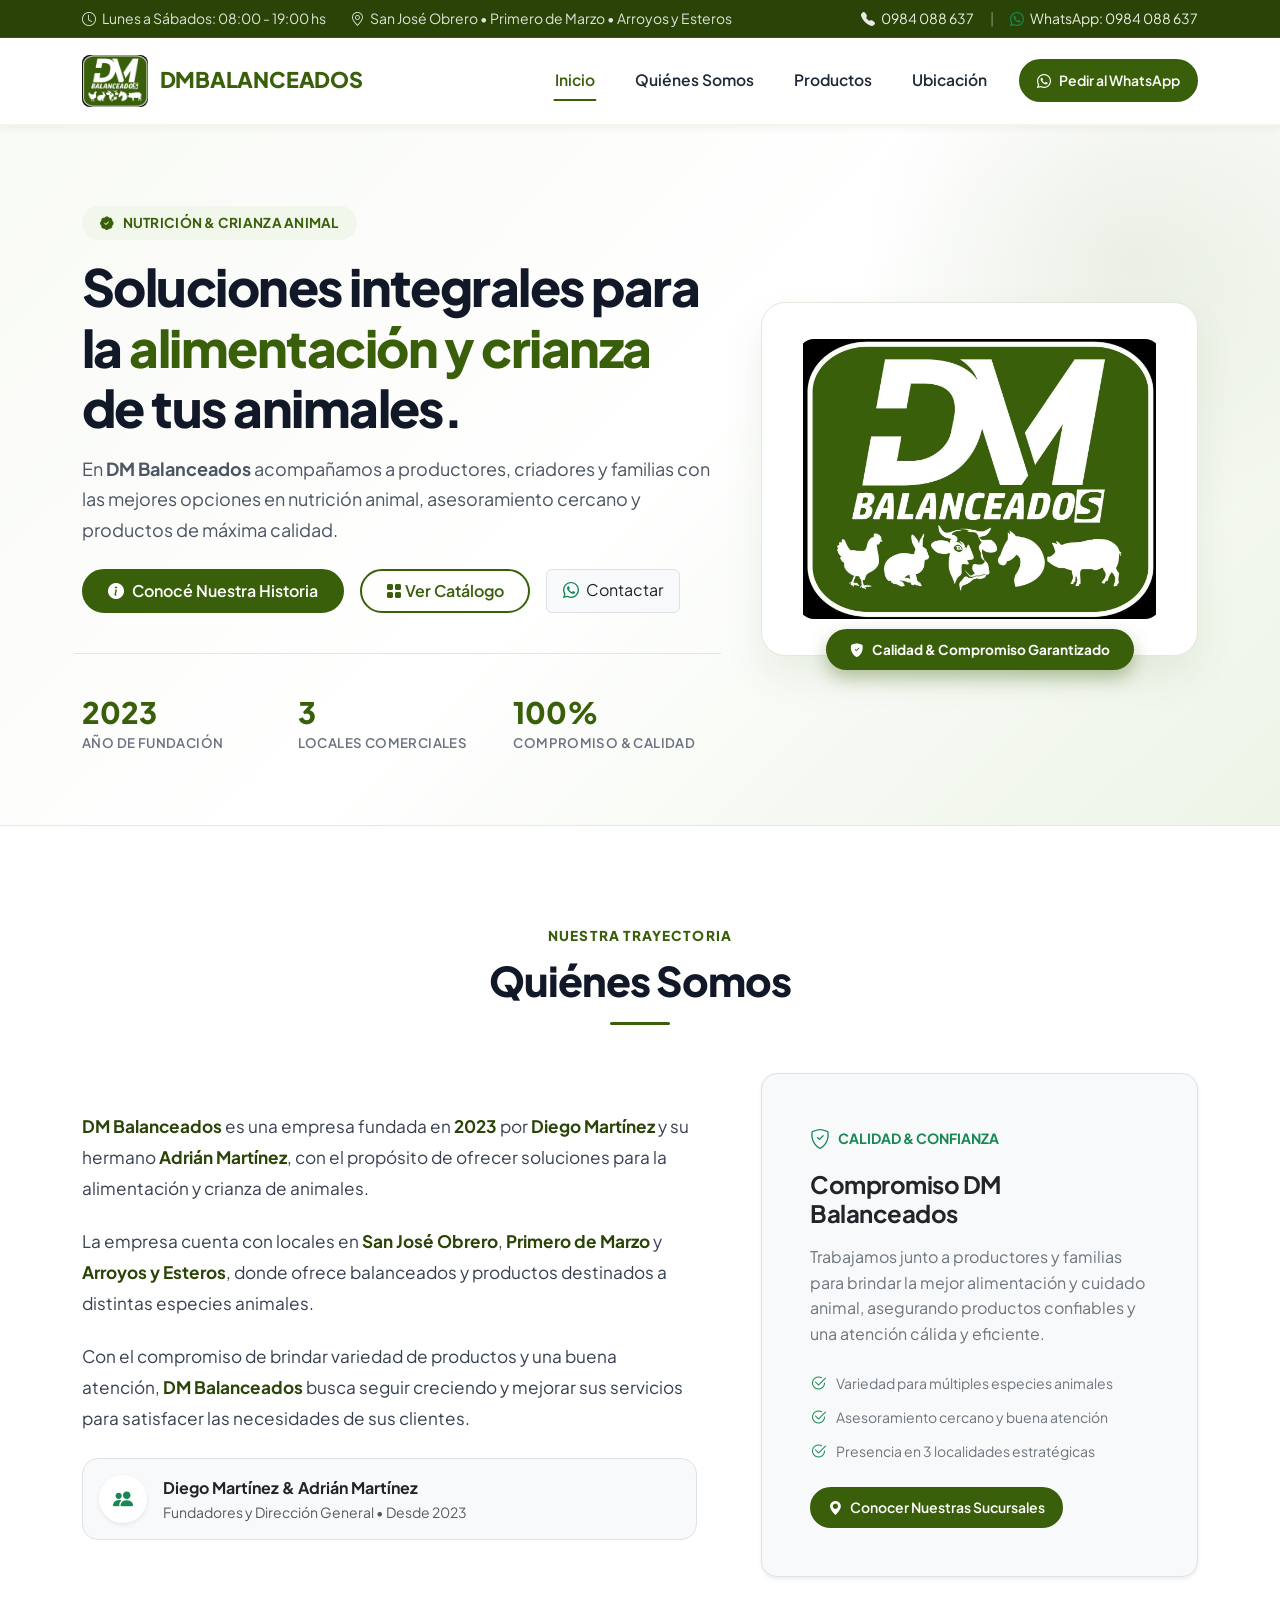
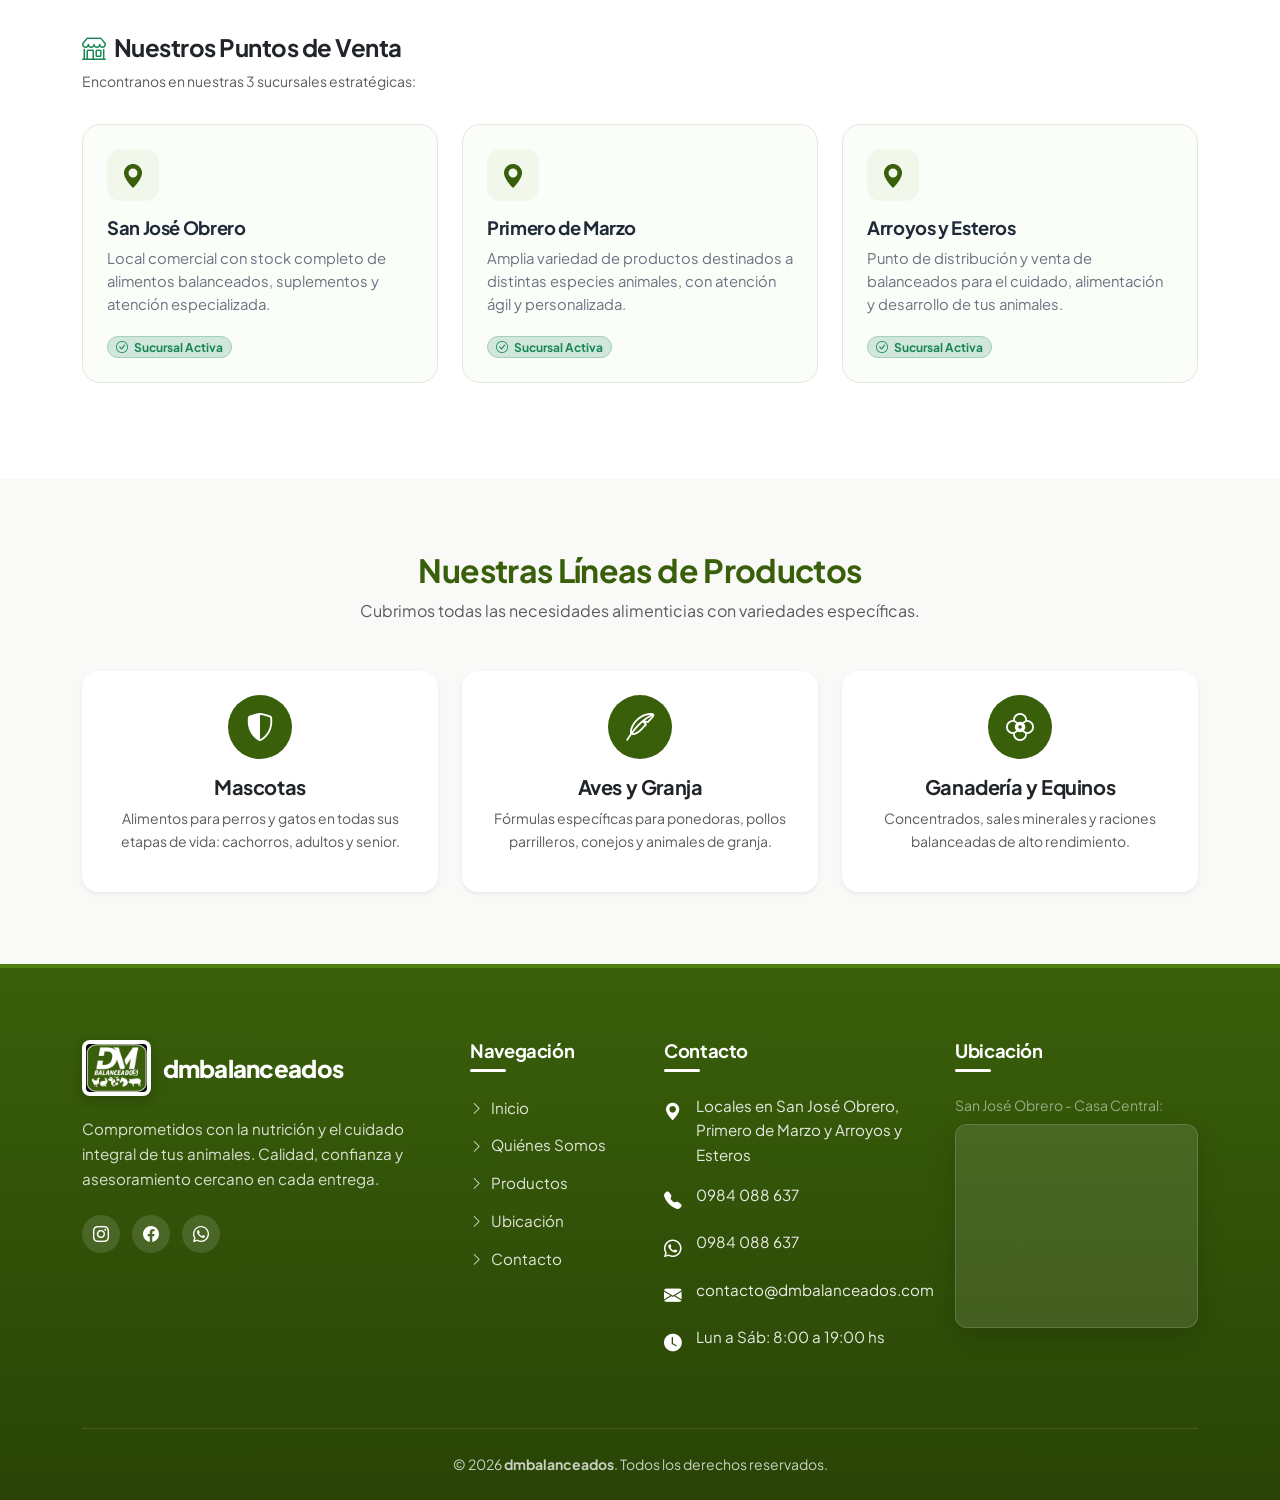
==== index.html @ 75c637d2 "Add files via upload" ====
<!DOCTYPE html>
<html lang="es">
<head>
  <meta charset="UTF-8">
  <meta name="viewport" content="width=device-width, initial-scale=1.0">
  <meta http-equiv="X-UA-Compatible" content="ie=edge">
  
  <title>dmbalanceados | Nutrición y Balance para tus Animales</title>
  <meta name="description" content="dmbalanceados - Especialistas en alimentos balanceados de alta calidad para animales. Nutrición confiable, distribución y asesoramiento.">
  <meta name="keywords" content="dmbalanceados, alimentos balanceados, nutrición animal, forrajes, alimento mascotas, campo">
  <meta name="theme-color" content="#395F0A">

  <!-- ======================================================================
       Favicons y Manifiesto de Aplicación Web (img/)
       ====================================================================== -->
  <link rel="icon" type="image/x-icon" href="img/favicon.ico">
  <link rel="icon" type="image/svg+xml" href="img/favicon.svg">
  <link rel="icon" type="image/png" sizes="96x96" href="img/favicon-96x96.png">
  <link rel="apple-touch-icon" sizes="180x180" href="img/apple-touch-icon.png">
  <link rel="manifest" href="img/site.webmanifest">

  <!-- ======================================================================
       Fuentes de Google Fonts (Plus Jakarta Sans)
       ====================================================================== -->
  <link rel="preconnect" href="https://fonts.googleapis.com">
  <link rel="preconnect" href="https://fonts.gstatic.com" crossorigin>
  <link href="https://fonts.googleapis.com/css2?family=Plus+Jakarta+Sans:wght@400;500;600;700;800&display=swap" rel="stylesheet">

  <!-- ======================================================================
       Framework CSS: Bootstrap 5.3 y Bootstrap Icons
       ====================================================================== -->
  <link href="https://cdn.jsdelivr.net/npm/bootstrap@5.3.3/dist/css/bootstrap.min.css" rel="stylesheet" integrity="sha384-QWTKZyjpPEjISv5WaRU9OFeRpok6YctnYmDr5pNlyT2bRjXh0JMhjY6hW+ALEwIH" crossorigin="anonymous">
  <link rel="stylesheet" href="https://cdn.jsdelivr.net/npm/bootstrap-icons@1.11.3/font/bootstrap-icons.min.css">

  <!-- ======================================================================
       Hojas de Estilos del Proyecto (General y Específica de Index)
       ====================================================================== -->
  <link rel="stylesheet" href="css/general.css">
  <link rel="stylesheet" href="css/index.css">
</head>

<body>

  <!-- ======================================================================
       TOP BAR (Datos de contacto rápido)
       ====================================================================== -->
  <div class="dm-topbar d-none d-md-block">
    <div class="container">
      <div class="d-flex justify-content-between align-items-center">
        <div class="d-flex align-items-center gap-4">
          <span><i class="bi bi-clock me-1"></i> Lunes a Sábados: 08:00 - 19:00 hs</span>
          <span><i class="bi bi-geo-alt me-1"></i> San José Obrero &bull; Primero de Marzo &bull; Arroyos y Esteros</span>
        </div>
        <div class="d-flex align-items-center gap-3">
          <a href="tel:0984088637" class="text-decoration-none"><i class="bi bi-telephone-fill me-1"></i> 0984 088 637</a>
          <span class="opacity-50">|</span>
          <a href="https://wa.me/595984088637" target="_blank" rel="noopener noreferrer" class="text-decoration-none"><i class="bi bi-whatsapp me-1 text-success"></i> WhatsApp: 0984 088 637</a>
        </div>
      </div>
    </div>
  </div>

  <!-- ======================================================================
       HEADER / NAVBAR PRINCIPAL
       ====================================================================== -->
  <header class="sticky-top">
    <nav class="navbar navbar-expand-lg dm-navbar" id="mainNavbar">
      <div class="container">
        <!-- Logo de la marca -->
        <a class="navbar-brand dm-navbar-brand" href="index.html" aria-label="DMBALANCEADOS inicio">
          <img src="img/logodm.jpeg" alt="Logo DMBALANCEADOS" class="brand-logo" onerror="this.style.display='none'">
          <span class="brand-text">DMBALANCEADOS</span>
        </a>

        <!-- Botón Toggler Responsive para móviles -->
        <button class="navbar-toggler" type="button" data-bs-toggle="collapse" data-bs-target="#dmNavbarCollapse" aria-controls="dmNavbarCollapse" aria-expanded="false" aria-label="Abrir menú de navegación">
          <span class="navbar-toggler-icon"></span>
        </button>

        <!-- Enlaces de Navegación -->
        <div class="collapse navbar-collapse" id="dmNavbarCollapse">
          <ul class="navbar-nav ms-auto mb-2 mb-lg-0 align-items-lg-center gap-lg-2">
            <li class="nav-item">
              <a class="nav-link active" aria-current="page" href="#inicio">Inicio</a>
            </li>
            <li class="nav-item">
              <a class="nav-link" href="#quienes-somos">Quiénes Somos</a>
            </li>
            <li class="nav-item">
              <a class="nav-link" href="productos.html">Productos</a>
            </li>
            <li class="nav-item">
              <a class="nav-link" href="#ubicacion">Ubicación</a>
            </li>
            <li class="nav-item ms-lg-2">
              <a class="btn btn-dm-primary btn-sm px-3" href="https://wa.me/595984088637" target="_blank" rel="noopener noreferrer">
                <i class="bi bi-whatsapp"></i> Pedir al WhatsApp
              </a>
            </li>
          </ul>
        </div>
      </div>
    </nav>
  </header>

  <!-- ======================================================================
       CONTENIDO PRINCIPAL
       ====================================================================== -->
  <main id="inicio">
    <!-- ======================================================================
         1. HERO SECTION (Bienvenida, Identidad y Propuesta de Valor)
         ====================================================================== -->
    <section class="dm-hero" id="inicio">
      <div class="container position-relative" style="z-index: 2;">
        <div class="row align-items-center g-5">
          
          <!-- Columna Izquierda: Mensaje de Bienvenida y Acciones -->
          <div class="col-lg-7">
            <div class="dm-hero-subtitle mb-3">
              <i class="bi bi-patch-check-fill"></i> Nutrición & Crianza Animal
            </div>
            
            <h1 class="dm-hero-title mb-3">
              Soluciones integrales para la <span class="highlight">alimentación y crianza</span> de tus animales.
            </h1>
            
            <p class="dm-hero-desc mb-4">
              En <strong>DM Balanceados</strong> acompañamos a productores, criadores y familias con las mejores opciones en nutrición animal, asesoramiento cercano y productos de máxima calidad.
            </p>
            
            <div class="d-flex flex-wrap gap-3 mb-2">
              <a href="#quienes-somos" class="btn btn-dm-primary px-4 py-2">
                <i class="bi bi-info-circle-fill"></i> Conocé Nuestra Historia
              </a>
              <a href="productos.html" class="btn btn-dm-outline px-4 py-2">
                <i class="bi bi-grid-fill"></i> Ver Catálogo
              </a>
              <a href="https://wa.me/595984088637" target="_blank" rel="noopener noreferrer" class="btn btn-light border px-3 py-2 text-dark">
                <i class="bi bi-whatsapp text-success me-1"></i> Contactar
              </a>
            </div>

            <!-- Métricas / Datos Clave de Confianza -->
            <div class="row dm-hero-stats g-3">
              <div class="col-4">
                <div class="dm-stat-number">2023</div>
                <div class="dm-stat-label">Año de Fundación</div>
              </div>
              <div class="col-4">
                <div class="dm-stat-number">3</div>
                <div class="dm-stat-label">Locales Comerciales</div>
              </div>
              <div class="col-4">
                <div class="dm-stat-number">100%</div>
                <div class="dm-stat-label">Compromiso & Calidad</div>
              </div>
            </div>
          </div>

          <!-- Columna Derecha: Tarjeta Visual de Marca -->
          <div class="col-lg-5">
            <div class="dm-hero-card text-center">
              <img src="img/logodm.jpeg" alt="DM Balanceados - Nutrición y Crianza" class="dm-hero-card-img img-fluid">
              <div class="dm-floating-badge">
                <i class="bi bi-shield-fill-check"></i> Calidad & Compromiso Garantizado
              </div>
            </div>
          </div>

        </div>
      </div>
    </section>

    <!-- ======================================================================
         2. SECCIÓN QUIÉNES SOMOS (Texto Institucional & Presencia)
         ====================================================================== -->
    <section class="dm-about-section" id="quienes-somos">
      <div class="container">
        
        <!-- Encabezado de la sección -->
        <div class="row justify-content-center text-center mb-5">
          <div class="col-lg-8">
            <span class="dm-section-badge">Nuestra Trayectoria</span>
            <h2 class="dm-section-title mb-3">Quiénes Somos</h2>
            <div class="mx-auto" style="width: 60px; height: 3.5px; background-color: var(--dm-primary); border-radius: 2px;"></div>
          </div>
        </div>

        <!-- Fila Principal: Texto Oficial y Tarjeta de Compromiso -->
        <div class="row align-items-center g-5 mb-5">
          
          <!-- Bloque de Texto Institucional con Formato Tipográfico -->
          <div class="col-lg-7">
            <div class="pe-lg-3">
              <p class="dm-about-text">
                <strong>DM Balanceados</strong> es una empresa fundada en <strong>2023</strong> por <strong>Diego Martínez</strong> y su hermano <strong>Adrián Martínez</strong>, con el propósito de ofrecer soluciones para la alimentación y crianza de animales.
              </p>
              
              <p class="dm-about-text">
                La empresa cuenta con locales en <strong>San José Obrero</strong>, <strong>Primero de Marzo</strong> y <strong>Arroyos y Esteros</strong>, donde ofrece balanceados y productos destinados a distintas especies animales.
              </p>
              
              <p class="dm-about-text mb-4">
                Con el compromiso de brindar variedad de productos y una buena atención, <strong>DM Balanceados</strong> busca seguir creciendo y mejorar sus servicios para satisfacer las necesidades de sus clientes.
              </p>

              <!-- Mención a los Fundadores -->
              <div class="p-3 bg-light rounded-4 border d-flex align-items-center gap-3">
                <div class="rounded-circle d-flex align-items-center justify-content-center bg-white shadow-sm text-success" style="width: 48px; height: 48px; font-size: 1.25rem;">
                  <i class="bi bi-people-fill"></i>
                </div>
                <div>
                  <div class="fw-bold text-dark">Diego Martínez & Adrián Martínez</div>
                  <div class="small text-muted">Fundadores y Dirección General &bull; Desde 2023</div>
                </div>
              </div>
            </div>
          </div>

          <!-- Bloque Destacado: Compromiso y Calidad -->
          <div class="col-lg-5">
            <div class="p-4 p-lg-5 bg-light rounded-4 border h-100 d-flex flex-column justify-content-center shadow-sm">
              <div class="d-inline-flex align-items-center gap-2 text-success fw-bold small text-uppercase mb-3">
                <i class="bi bi-shield-check fs-5"></i> Calidad & Confianza
              </div>
              <h3 class="h4 fw-bold text-dark mb-3">Compromiso DM Balanceados</h3>
              <p class="text-secondary mb-4">
                Trabajamos junto a productores y familias para brindar la mejor alimentación y cuidado animal, asegurando productos confiables y una atención cálida y eficiente.
              </p>
              <ul class="list-unstyled mb-4 d-flex flex-column gap-2 text-secondary small">
                <li><i class="bi bi-check2-circle text-success me-2 fs-6"></i> Variedad para múltiples especies animales</li>
                <li><i class="bi bi-check2-circle text-success me-2 fs-6"></i> Asesoramiento cercano y buena atención</li>
                <li><i class="bi bi-check2-circle text-success me-2 fs-6"></i> Presencia en 3 localidades estratégicas</li>
              </ul>
              <div>
                <a href="#ubicacion" class="btn btn-dm-primary btn-sm rounded-pill px-3 py-2">
                  <i class="bi bi-geo-alt-fill"></i> Conocer Nuestras Sucursales
                </a>
              </div>
            </div>
          </div>

        </div>

        <!-- Fila de Presencia Territorial: Los 3 Locales Comerciales -->
        <div class="row g-4 pt-2">
          <div class="col-12 mb-2">
            <h3 class="h4 fw-bold text-dark">
              <i class="bi bi-shop me-2 text-success"></i>Nuestros Puntos de Venta
            </h3>
            <p class="text-muted small mb-0">Encontranos en nuestras 3 sucursales estratégicas:</p>
          </div>

          <!-- Local 1: San José Obrero -->
          <div class="col-md-4">
            <div class="dm-feature-box">
              <div class="dm-feature-icon">
                <i class="bi bi-geo-alt-fill"></i>
              </div>
              <h4 class="dm-feature-title">San José Obrero</h4>
              <p class="dm-feature-desc">
                Local comercial con stock completo de alimentos balanceados, suplementos y atención especializada.
              </p>
              <div class="mt-3">
                <span class="badge bg-success-subtle text-success border border-success-subtle px-2 py-1 rounded-pill small">
                  <i class="bi bi-check-circle me-1"></i> Sucursal Activa
                </span>
              </div>
            </div>
          </div>

          <!-- Local 2: Primero de Marzo -->
          <div class="col-md-4">
            <div class="dm-feature-box">
              <div class="dm-feature-icon">
                <i class="bi bi-geo-alt-fill"></i>
              </div>
              <h4 class="dm-feature-title">Primero de Marzo</h4>
              <p class="dm-feature-desc">
                Amplia variedad de productos destinados a distintas especies animales, con atención ágil y personalizada.
              </p>
              <div class="mt-3">
                <span class="badge bg-success-subtle text-success border border-success-subtle px-2 py-1 rounded-pill small">
                  <i class="bi bi-check-circle me-1"></i> Sucursal Activa
                </span>
              </div>
            </div>
          </div>

          <!-- Local 3: Arroyos y Esteros -->
          <div class="col-md-4">
            <div class="dm-feature-box">
              <div class="dm-feature-icon">
                <i class="bi bi-geo-alt-fill"></i>
              </div>
              <h4 class="dm-feature-title">Arroyos y Esteros</h4>
              <p class="dm-feature-desc">
                Punto de distribución y venta de balanceados para el cuidado, alimentación y desarrollo de tus animales.
              </p>
              <div class="mt-3">
                <span class="badge bg-success-subtle text-success border border-success-subtle px-2 py-1 rounded-pill small">
                  <i class="bi bi-check-circle me-1"></i> Sucursal Activa
                </span>
              </div>
            </div>
          </div>

        </div>

      </div>
    </section>

    <!-- Sección Productos (Ancla para navegación) -->
    <section id="productos" class="py-5" style="background-color: var(--dm-bg-light);">
      <div class="container py-4">
        <div class="text-center max-w-700 mx-auto mb-5">
          <h2 class="fw-bold mb-2" style="color: var(--dm-primary);">Nuestras Líneas de Productos</h2>
          <p class="text-muted">Cubrimos todas las necesidades alimenticias con variedades específicas.</p>
        </div>
        <div class="row g-4">
          <div class="col-md-4">
            <div class="card h-100 border-0 shadow-sm rounded-4 p-4 text-center">
              <div class="mx-auto mb-3 text-white rounded-circle d-flex align-items-center justify-content-center" style="width: 64px; height: 64px; background-color: var(--dm-primary);">
                <i class="bi bi-shield-shaded fs-3"></i>
              </div>
              <h3 class="h5 fw-bold">Mascotas</h3>
              <p class="text-muted small">Alimentos para perros y gatos en todas sus etapas de vida: cachorros, adultos y senior.</p>
            </div>
          </div>
          <div class="col-md-4">
            <div class="card h-100 border-0 shadow-sm rounded-4 p-4 text-center">
              <div class="mx-auto mb-3 text-white rounded-circle d-flex align-items-center justify-content-center" style="width: 64px; height: 64px; background-color: var(--dm-primary);">
                <i class="bi bi-feather fs-3"></i>
              </div>
              <h3 class="h5 fw-bold">Aves y Granja</h3>
              <p class="text-muted small">Fórmulas específicas para ponedoras, pollos parrilleros, conejos y animales de granja.</p>
            </div>
          </div>
          <div class="col-md-4">
            <div class="card h-100 border-0 shadow-sm rounded-4 p-4 text-center">
              <div class="mx-auto mb-3 text-white rounded-circle d-flex align-items-center justify-content-center" style="width: 64px; height: 64px; background-color: var(--dm-primary);">
                <i class="bi bi-flower2 fs-3"></i>
              </div>
              <h3 class="h5 fw-bold">Ganadería y Equinos</h3>
              <p class="text-muted small">Concentrados, sales minerales y raciones balanceadas de alto rendimiento.</p>
            </div>
          </div>
        </div>
      </div>
    </section>
  </main>

  <!-- ======================================================================
       FOOTER GENERAL (Paleta Verde #395F0A y Blanco + Google Maps)
       ====================================================================== -->
  <footer class="dm-footer" id="contacto">
    <div class="container">
      <div class="row g-4 g-lg-5">
        
        <!-- Columna 1: Marca, descripción y redes -->
        <div class="col-lg-4 col-md-6">
          <div class="dm-footer-brand">
            <img src="img/logodm.jpeg" alt="dmbalanceados" onerror="this.style.display='none'">
            <span class="brand-name">dmbalanceados</span>
          </div>
          <p class="dm-footer-text">
            Comprometidos con la nutrición y el cuidado integral de tus animales. Calidad, confianza y asesoramiento cercano en cada entrega.
          </p>
          <div class="dm-social-links">
            <a href="https://instagram.com" target="_blank" rel="noopener noreferrer" class="dm-social-btn" aria-label="Instagram">
              <i class="bi bi-instagram"></i>
            </a>
            <a href="https://facebook.com" target="_blank" rel="noopener noreferrer" class="dm-social-btn" aria-label="Facebook">
              <i class="bi bi-facebook"></i>
            </a>
            <a href="https://wa.me/595984088637" target="_blank" rel="noopener noreferrer" class="dm-social-btn" aria-label="WhatsApp">
              <i class="bi bi-whatsapp"></i>
            </a>
          </div>
        </div>

        <!-- Columna 2: Enlaces Rápidos de Navegación -->
        <div class="col-lg-2 col-md-6">
          <h4 class="dm-footer-title">Navegación</h4>
          <ul class="dm-footer-links">
            <li><a href="#inicio"><i class="bi bi-chevron-right small"></i> Inicio</a></li>
            <li><a href="#quienes-somos"><i class="bi bi-chevron-right small"></i> Quiénes Somos</a></li>
            <li><a href="productos.html"><i class="bi bi-chevron-right small"></i> Productos</a></li>
            <li><a href="#ubicacion"><i class="bi bi-chevron-right small"></i> Ubicación</a></li>
            <li><a href="https://wa.me/595984088637" target="_blank" rel="noopener noreferrer"><i class="bi bi-chevron-right small"></i> Contacto</a></li>
          </ul>
        </div>

        <!-- Columna 3: Información de Contacto -->
        <div class="col-lg-3 col-md-6">
          <h4 class="dm-footer-title">Contacto</h4>
          <ul class="dm-footer-contact">
            <li>
              <i class="bi bi-geo-alt-fill"></i>
              <span>Locales en San José Obrero, Primero de Marzo y Arroyos y Esteros</span>
            </li>
            <li>
              <i class="bi bi-telephone-fill"></i>
              <a href="tel:0984088637">0984 088 637</a>
            </li>
            <li>
              <i class="bi bi-whatsapp"></i>
              <a href="https://wa.me/595984088637" target="_blank" rel="noopener noreferrer">0984 088 637</a>
            </li>
            <li>
              <i class="bi bi-envelope-fill"></i>
              <a href="mailto:contacto@dmbalanceados.com">contacto@dmbalanceados.com</a>
            </li>
            <li>
              <i class="bi bi-clock-fill"></i>
              <span>Lun a Sáb: 8:00 a 19:00 hs</span>
            </li>
          </ul>
        </div>

        <!-- Columna 4: Mapa Embebido de Google Maps -->
        <div class="col-lg-3 col-md-6" id="ubicacion">
          <h4 class="dm-footer-title">Ubicación</h4>
          <p class="small text-white-50 mb-2">San José Obrero - Casa Central:</p>
          <div class="dm-map-wrapper">
            <!-- Ubicación exacta: DM BALANCEADOS - SAN JOSE OBRERO -->
            <iframe 
              src="https://www.google.com/maps/embed?pb=!1m18!1m12!1m3!1d218.811802607535!2d-56.9167553793429!3d-25.17115068359605!2m3!1f0!2f0!3f0!3m2!1i1024!2i768!4f13.1!3m3!1m2!1s0x945e79eb6df4be09%3A0xcade6c4a9165d108!2sDM%20BALANCEADOS%20-%20SAN%20JOSE%20OBRERO!5e1!3m2!1sen!2spy!4v1792183264208!5m2!1sen!2spy" 
              allowfullscreen="" 
              loading="lazy" 
              referrerpolicy="strict-origin-when-cross-origin" 
              title="Ubicación DM BALANCEADOS - SAN JOSE OBRERO">
            </iframe>
          </div>
        </div>

      </div>

      <!-- Barra inferior de Copyright -->
      <div class="dm-footer-bottom text-center">
        <p class="mb-0">
          &copy; <span id="currentYear">2026</span> <strong>dmbalanceados</strong>. Todos los derechos reservados.
        </p>
      </div>
    </div>
  </footer>

  <!-- ======================================================================
       SCRIPTS: Bootstrap 5.3 Bundle & Scripts Base
       ====================================================================== -->
  <script src="https://cdn.jsdelivr.net/npm/bootstrap@5.3.3/dist/js/bootstrap.bundle.min.js" integrity="sha384-YvpcrYf0tY3lHB60NNkmXc5s9fDVZLESaAA55NDzOxhy9GkcIdslK1eN7N6jIeHz" crossorigin="anonymous"></script>
  
  <script>
    // Año dinámico en el footer
    const currentYearElem = document.getElementById('currentYear');
    if (currentYearElem) {
      currentYearElem.textContent = new Date().getFullYear();
    }

    // Efecto sutil de sombra en el navbar al hacer scroll
    window.addEventListener('scroll', function () {
      const navbar = document.getElementById('mainNavbar');
      if (window.scrollY > 30) {
        navbar.classList.add('scrolled');
      } else {
        navbar.classList.remove('scrolled');
      }
    });
  </script>
</body>
</html>
---- css/general.css ----
/* ==========================================================================
   dmbalanceados - Estilos Generales (css/general.css)
   Paleta principal: Verde (#395F0A) y Blanco (#FFFFFF)
   ========================================================================== */

/* --------------------------------------------------------------------------
   1. Variables CSS y Tokens de Diseño
   -------------------------------------------------------------------------- */
:root {
  --dm-primary: #395F0A;
  --dm-primary-dark: #294406;
  --dm-primary-light: #4E8010;
  --dm-primary-soft: #F1F7EB;
  --dm-primary-glow: rgba(57, 95, 10, 0.25);
  
  --dm-white: #FFFFFF;
  --dm-bg-light: #F9FAF7;
  --dm-border-color: #E2E8DE;
  
  --dm-text-main: #1F2937;
  --dm-text-muted: #6B7280;
  --dm-text-light: #F3F4F6;
  
  --dm-font-primary: 'Plus Jakarta Sans', system-ui, -apple-system, BlinkMacSystemFont, 'Segoe UI', Roboto, sans-serif;
  --dm-transition: all 0.3s cubic-bezier(0.4, 0, 0.2, 1);
  --dm-shadow-sm: 0 2px 8px rgba(0, 0, 0, 0.05);
  --dm-shadow-md: 0 8px 24px rgba(57, 95, 10, 0.08);
  --dm-shadow-lg: 0 16px 32px rgba(0, 0, 0, 0.12);
}

/* --------------------------------------------------------------------------
   2. Reset y Configuración Base
   -------------------------------------------------------------------------- */
*, *::before, *::after {
  box-sizing: border-box;
}

html {
  scroll-behavior: smooth;
  font-size: 16px;
}

body {
  font-family: var(--dm-font-primary);
  color: var(--dm-text-main);
  background-color: var(--dm-white);
  line-height: 1.6;
  min-height: 100vh;
  display: flex;
  flex-direction: column;
}

main {
  flex: 1 0 auto;
}

/* Tipografía */
h1, h2, h3, h4, h5, h6 {
  font-weight: 700;
  color: var(--dm-text-main);
  letter-spacing: -0.02em;
}

a {
  color: var(--dm-primary);
  text-decoration: none;
  transition: var(--dm-transition);
}

a:hover {
  color: var(--dm-primary-dark);
}

/* --------------------------------------------------------------------------
   3. Top Bar Informativa (Opcional pero Recomendada)
   -------------------------------------------------------------------------- */
.dm-topbar {
  background-color: var(--dm-primary-dark);
  color: rgba(255, 255, 255, 0.85);
  font-size: 0.875rem;
  padding: 0.45rem 0;
  border-bottom: 1px solid rgba(255, 255, 255, 0.08);
}

.dm-topbar a {
  color: rgba(255, 255, 255, 0.9);
}

.dm-topbar a:hover {
  color: var(--dm-white);
}

/* --------------------------------------------------------------------------
   4. Navbar / Header Principal
   -------------------------------------------------------------------------- */
.dm-navbar {
  background-color: var(--dm-white);
  box-shadow: var(--dm-shadow-sm);
  padding: 0.75rem 0;
  transition: var(--dm-transition);
  border-bottom: 2px solid var(--dm-primary-soft);
}

.dm-navbar.scrolled {
  box-shadow: var(--dm-shadow-md);
  padding: 0.5rem 0;
}

/* Brand / Logo */
.dm-navbar-brand {
  display: flex;
  align-items: center;
  gap: 0.75rem;
  font-weight: 800;
  font-size: 1.35rem;
  color: var(--dm-primary);
  letter-spacing: -0.01em;
  text-transform: uppercase;
}

.dm-navbar-brand:hover {
  color: var(--dm-primary-dark);
}

.dm-navbar-brand .brand-logo {
  max-height: 52px;
  width: auto;
  object-fit: contain;
  border-radius: 8px;
  transition: transform 0.3s ease;
}

.dm-navbar-brand:hover .brand-logo {
  transform: scale(1.03);
}

.dm-navbar-brand .brand-text span {
  color: var(--dm-text-main);
}

/* Enlaces de Navegación */
.dm-navbar .nav-link {
  color: var(--dm-text-main);
  font-weight: 600;
  font-size: 0.975rem;
  padding: 0.5rem 1rem !important;
  position: relative;
  transition: var(--dm-transition);
}

.dm-navbar .nav-link::after {
  content: '';
  position: absolute;
  width: 0;
  height: 2.5px;
  bottom: 0px;
  left: 50%;
  transform: translateX(-50%);
  background-color: var(--dm-primary);
  border-radius: 2px;
  transition: width 0.3s ease;
}

.dm-navbar .nav-link:hover,
.dm-navbar .nav-link.active {
  color: var(--dm-primary);
}

.dm-navbar .nav-link:hover::after,
.dm-navbar .nav-link.active::after {
  width: 60%;
}

/* Botón CTA en el Navbar */
.btn-dm-primary {
  background-color: var(--dm-primary);
  color: var(--dm-white) !important;
  font-weight: 600;
  padding: 0.55rem 1.35rem;
  border-radius: 50px;
  border: 2px solid var(--dm-primary);
  transition: var(--dm-transition);
  display: inline-flex;
  align-items: center;
  gap: 0.5rem;
}

.btn-dm-primary:hover {
  background-color: var(--dm-primary-dark);
  border-color: var(--dm-primary-dark);
  transform: translateY(-2px);
  box-shadow: 0 4px 14px var(--dm-primary-glow);
}

.btn-dm-outline {
  background-color: transparent;
  color: var(--dm-primary) !important;
  font-weight: 600;
  padding: 0.55rem 1.35rem;
  border-radius: 50px;
  border: 2px solid var(--dm-primary);
  transition: var(--dm-transition);
}

.btn-dm-outline:hover {
  background-color: var(--dm-primary);
  color: var(--dm-white) !important;
}

/* Toggler de menú responsive */
.dm-navbar .navbar-toggler {
  border: 1px solid var(--dm-primary-soft);
  color: var(--dm-primary);
  padding: 0.4rem 0.65rem;
  border-radius: 8px;
}

.dm-navbar .navbar-toggler:focus {
  box-shadow: 0 0 0 3px var(--dm-primary-glow);
}

.dm-navbar .navbar-toggler-icon {
  filter: invert(30%) sepia(85%) saturate(550%) hue-rotate(50deg) brightness(85%) contrast(100%);
}

/* --------------------------------------------------------------------------
   5. Sección Hero Demo (Para visualización del index)
   -------------------------------------------------------------------------- */
.dm-hero-section {
  background: linear-gradient(135deg, var(--dm-bg-light) 0%, #FFFFFF 100%);
  padding: 5rem 0 4rem;
  border-bottom: 1px solid var(--dm-border-color);
  position: relative;
  overflow: hidden;
}

.dm-hero-section::before {
  content: '';
  position: absolute;
  top: -10%;
  right: -5%;
  width: 400px;
  height: 400px;
  border-radius: 50%;
  background: radial-gradient(circle, var(--dm-primary-soft) 0%, transparent 70%);
  z-index: 0;
  pointer-events: none;
}

.dm-badge-pill {
  background-color: var(--dm-primary-soft);
  color: var(--dm-primary);
  font-weight: 700;
  font-size: 0.85rem;
  padding: 0.4rem 1rem;
  border-radius: 50px;
  display: inline-flex;
  align-items: center;
  gap: 0.5rem;
  margin-bottom: 1rem;
}

/* --------------------------------------------------------------------------
   6. Footer General
   -------------------------------------------------------------------------- */
.dm-footer {
  background: linear-gradient(180deg, var(--dm-primary) 0%, var(--dm-primary-dark) 100%);
  color: var(--dm-white);
  padding-top: 4.5rem;
  border-top: 4px solid var(--dm-primary-light);
  position: relative;
}

/* Logo y Texto de Marca en Footer */
.dm-footer-brand {
  display: flex;
  align-items: center;
  gap: 0.75rem;
  margin-bottom: 1.25rem;
}

.dm-footer-brand img {
  max-height: 56px;
  background-color: var(--dm-white);
  padding: 4px;
  border-radius: 8px;
  box-shadow: 0 4px 12px rgba(0, 0, 0, 0.2);
}

.dm-footer-brand .brand-name {
  font-size: 1.5rem;
  font-weight: 800;
  color: var(--dm-white);
  letter-spacing: -0.03em;
  text-transform: lowercase;
}

.dm-footer-text {
  color: rgba(255, 255, 255, 0.82);
  font-size: 0.95rem;
  margin-bottom: 1.5rem;
  line-height: 1.65;
}

/* Títulos de Columnas */
.dm-footer-title {
  color: var(--dm-white);
  font-size: 1.15rem;
  font-weight: 700;
  margin-bottom: 1.4rem;
  position: relative;
  padding-bottom: 0.6rem;
}

.dm-footer-title::after {
  content: '';
  position: absolute;
  left: 0;
  bottom: 0;
  width: 36px;
  height: 3px;
  background-color: var(--dm-white);
  border-radius: 2px;
}

/* Enlaces del Footer */
.dm-footer-links {
  list-style: none;
  padding: 0;
  margin: 0;
}

.dm-footer-links li {
  margin-bottom: 0.75rem;
}

.dm-footer-links a {
  color: rgba(255, 255, 255, 0.85);
  font-size: 0.95rem;
  display: inline-flex;
  align-items: center;
  gap: 0.5rem;
  transition: var(--dm-transition);
}

.dm-footer-links a:hover {
  color: var(--dm-white);
  transform: translateX(5px);
}

/* Lista de Contacto */
.dm-footer-contact {
  list-style: none;
  padding: 0;
  margin: 0;
}

.dm-footer-contact li {
  display: flex;
  align-items: flex-start;
  gap: 0.85rem;
  margin-bottom: 1rem;
  color: rgba(255, 255, 255, 0.88);
  font-size: 0.95rem;
}

.dm-footer-contact li i {
  color: var(--dm-white);
  font-size: 1.1rem;
  margin-top: 0.2rem;
  flex-shrink: 0;
}

.dm-footer-contact a {
  color: rgba(255, 255, 255, 0.9);
}

.dm-footer-contact a:hover {
  color: var(--dm-white);
  text-decoration: underline;
}

/* Mapa Embebido */
.dm-map-wrapper {
  background-color: rgba(255, 255, 255, 0.1);
  padding: 6px;
  border-radius: 12px;
  border: 1px solid rgba(255, 255, 255, 0.15);
  box-shadow: 0 8px 24px rgba(0, 0, 0, 0.15);
  overflow: hidden;
}

.dm-map-wrapper iframe {
  width: 100%;
  height: 190px;
  border: 0;
  border-radius: 8px;
  display: block;
}

/* Redes Sociales */
.dm-social-links {
  display: flex;
  gap: 0.75rem;
  margin-top: 1.25rem;
}

.dm-social-btn {
  display: inline-flex;
  align-items: center;
  justify-content: center;
  width: 38px;
  height: 38px;
  background-color: rgba(255, 255, 255, 0.12);
  color: var(--dm-white);
  border-radius: 50%;
  font-size: 1rem;
  transition: var(--dm-transition);
}

.dm-social-btn:hover {
  background-color: var(--dm-white);
  color: var(--dm-primary);
  transform: translateY(-3px);
}

/* Barra Inferior Copyright */
.dm-footer-bottom {
  margin-top: 3.5rem;
  padding: 1.5rem 0;
  border-top: 1px solid rgba(255, 255, 255, 0.12);
  color: rgba(255, 255, 255, 0.75);
  font-size: 0.875rem;
}

.dm-footer-bottom a {
  color: rgba(255, 255, 255, 0.85);
}

.dm-footer-bottom a:hover {
  color: var(--dm-white);
}

/* --------------------------------------------------------------------------
   7. Adaptabilidad Responsive
   -------------------------------------------------------------------------- */
@media (max-width: 991.98px) {
  .dm-navbar .navbar-collapse {
    background-color: var(--dm-white);
    padding: 1.25rem;
    border-radius: 12px;
    margin-top: 0.75rem;
    box-shadow: var(--dm-shadow-md);
  }

  .dm-navbar .nav-link {
    padding: 0.65rem 0 !important;
  }
  
  .dm-navbar .nav-link::after {
    display: none;
  }

  .dm-navbar .btn-dm-primary {
    margin-top: 0.75rem;
    width: 100%;
    justify-content: center;
  }
}
---- css/index.css ----
/* ==========================================================================
   dmbalanceados - Estilos Específicos de la Portada (css/index.css)
   ========================================================================== */

/* --------------------------------------------------------------------------
   1. Hero Section Estilizada
   -------------------------------------------------------------------------- */
.dm-hero {
  position: relative;
  background: linear-gradient(135deg, #F8FAF5 0%, #FFFFFF 50%, #EDF4E7 100%);
  padding: 5rem 0 4.5rem;
  overflow: hidden;
  border-bottom: 1px solid var(--dm-border-color);
}

/* Efectos de fondo sutiles */
.dm-hero::after {
  content: '';
  position: absolute;
  top: -20%;
  right: -10%;
  width: 550px;
  height: 550px;
  border-radius: 50%;
  background: radial-gradient(circle, rgba(57, 95, 10, 0.08) 0%, transparent 70%);
  pointer-events: none;
}

.dm-hero-subtitle {
  display: inline-flex;
  align-items: center;
  gap: 0.5rem;
  background-color: var(--dm-primary-soft);
  color: var(--dm-primary);
  font-weight: 700;
  font-size: 0.85rem;
  padding: 0.4rem 1.15rem;
  border-radius: 50px;
  letter-spacing: 0.02em;
  text-transform: uppercase;
}

.dm-hero-title {
  font-size: clamp(2.2rem, 4vw, 3.4rem);
  font-weight: 800;
  line-height: 1.18;
  color: #111827;
  letter-spacing: -0.03em;
}

.dm-hero-title .highlight {
  color: var(--dm-primary);
  position: relative;
  display: inline-block;
}

.dm-hero-desc {
  font-size: 1.125rem;
  color: #4B5563;
  line-height: 1.7;
}

/* Tarjeta del logo / presentación en el Hero */
.dm-hero-card {
  background: #FFFFFF;
  border: 1px solid var(--dm-border-color);
  border-radius: 24px;
  padding: 2.25rem;
  box-shadow: 0 20px 40px rgba(57, 95, 10, 0.08);
  position: relative;
  transition: transform 0.3s ease, box-shadow 0.3s ease;
}

.dm-hero-card:hover {
  transform: translateY(-5px);
  box-shadow: 0 24px 48px rgba(57, 95, 10, 0.12);
}

.dm-hero-card-img {
  max-height: 280px;
  width: 100%;
  object-fit: contain;
  border-radius: 16px;
}

/* Insignia flotante sobre la tarjeta */
.dm-floating-badge {
  position: absolute;
  bottom: -15px;
  left: 50%;
  transform: translateX(-50%);
  background-color: var(--dm-primary);
  color: #FFFFFF;
  padding: 0.6rem 1.5rem;
  border-radius: 50px;
  font-weight: 700;
  font-size: 0.85rem;
  display: flex;
  align-items: center;
  gap: 0.5rem;
  box-shadow: 0 8px 18px rgba(57, 95, 10, 0.35);
  white-space: nowrap;
}

/* Métricas destacadas en el Hero */
.dm-hero-stats {
  border-top: 1px solid var(--dm-border-color);
  margin-top: 2.5rem;
  padding-top: 1.75rem;
}

.dm-stat-number {
  font-size: 1.85rem;
  font-weight: 800;
  color: var(--dm-primary);
  line-height: 1;
}

.dm-stat-label {
  font-size: 0.825rem;
  color: #6B7280;
  font-weight: 600;
  text-transform: uppercase;
  letter-spacing: 0.03em;
  margin-top: 0.25rem;
}

/* --------------------------------------------------------------------------
   2. Sección "Quiénes Somos"
   -------------------------------------------------------------------------- */
.dm-about-section {
  padding: 6rem 0;
  background-color: #FFFFFF;
  position: relative;
}

.dm-section-badge {
  color: var(--dm-primary);
  font-weight: 800;
  font-size: 0.85rem;
  text-transform: uppercase;
  letter-spacing: 0.08em;
  display: inline-block;
  margin-bottom: 0.5rem;
}

.dm-section-title {
  font-size: clamp(2rem, 3.2vw, 2.75rem);
  font-weight: 800;
  color: #111827;
  letter-spacing: -0.025em;
  line-height: 1.25;
}

/* Párrafos del texto institucional con excelente legibilidad */
.dm-about-text {
  font-size: 1.075rem;
  color: #374151;
  line-height: 1.8;
  margin-bottom: 1.4rem;
}

.dm-about-text strong {
  color: var(--dm-primary-dark);
  font-weight: 700;
}

/* Tarjetas de sucursales e infraestructura */
.dm-feature-box {
  background-color: #FBFDF9;
  border: 1px solid var(--dm-border-color);
  border-radius: 18px;
  padding: 1.5rem;
  transition: all 0.3s ease;
  height: 100%;
}

.dm-feature-box:hover {
  background-color: #FFFFFF;
  border-color: var(--dm-primary-light);
  transform: translateY(-4px);
  box-shadow: 0 12px 24px rgba(57, 95, 10, 0.08);
}

.dm-feature-icon {
  width: 52px;
  height: 52px;
  border-radius: 14px;
  background-color: var(--dm-primary-soft);
  color: var(--dm-primary);
  display: flex;
  align-items: center;
  justify-content: center;
  font-size: 1.5rem;
  margin-bottom: 1rem;
  transition: all 0.3s ease;
}

.dm-feature-box:hover .dm-feature-icon {
  background-color: var(--dm-primary);
  color: #FFFFFF;
}

.dm-feature-title {
  font-size: 1.15rem;
  font-weight: 700;
  color: #1F2937;
  margin-bottom: 0.5rem;
}

.dm-feature-desc {
  font-size: 0.925rem;
  color: #6B7280;
  line-height: 1.55;
  margin-bottom: 0;
}

/* Badges de las 3 localidades */
.dm-locations-pills {
  display: flex;
  flex-wrap: wrap;
  gap: 0.6rem;
  margin-top: 1rem;
}

.dm-location-pill {
  background-color: #FFFFFF;
  color: var(--dm-primary);
  border: 1px solid var(--dm-border-color);
  font-weight: 700;
  font-size: 0.85rem;
  padding: 0.45rem 1rem;
  border-radius: 50px;
  display: inline-flex;
  align-items: center;
  gap: 0.45rem;
  transition: all 0.25s ease;
}

.dm-location-pill:hover {
  background-color: var(--dm-primary);
  color: #FFFFFF;
  border-color: var(--dm-primary);
  transform: translateY(-2px);
}

/* --------------------------------------------------------------------------
   3. Adaptabilidad Responsive
   -------------------------------------------------------------------------- */
@media (max-width: 991.98px) {
  .dm-hero {
    padding: 3.5rem 0 3rem;
  }
  
  .dm-about-section {
    padding: 4rem 0;
  }

  .dm-hero-stats {
    margin-top: 2rem;
  }

  .dm-floating-badge {
    position: static;
    transform: none;
    margin-top: 1.25rem;
    display: inline-flex;
  }
}

@media (max-width: 575.98px) {
  .dm-hero-title {
    font-size: 2rem;
  }

  .dm-about-text {
    font-size: 1rem;
  }
}
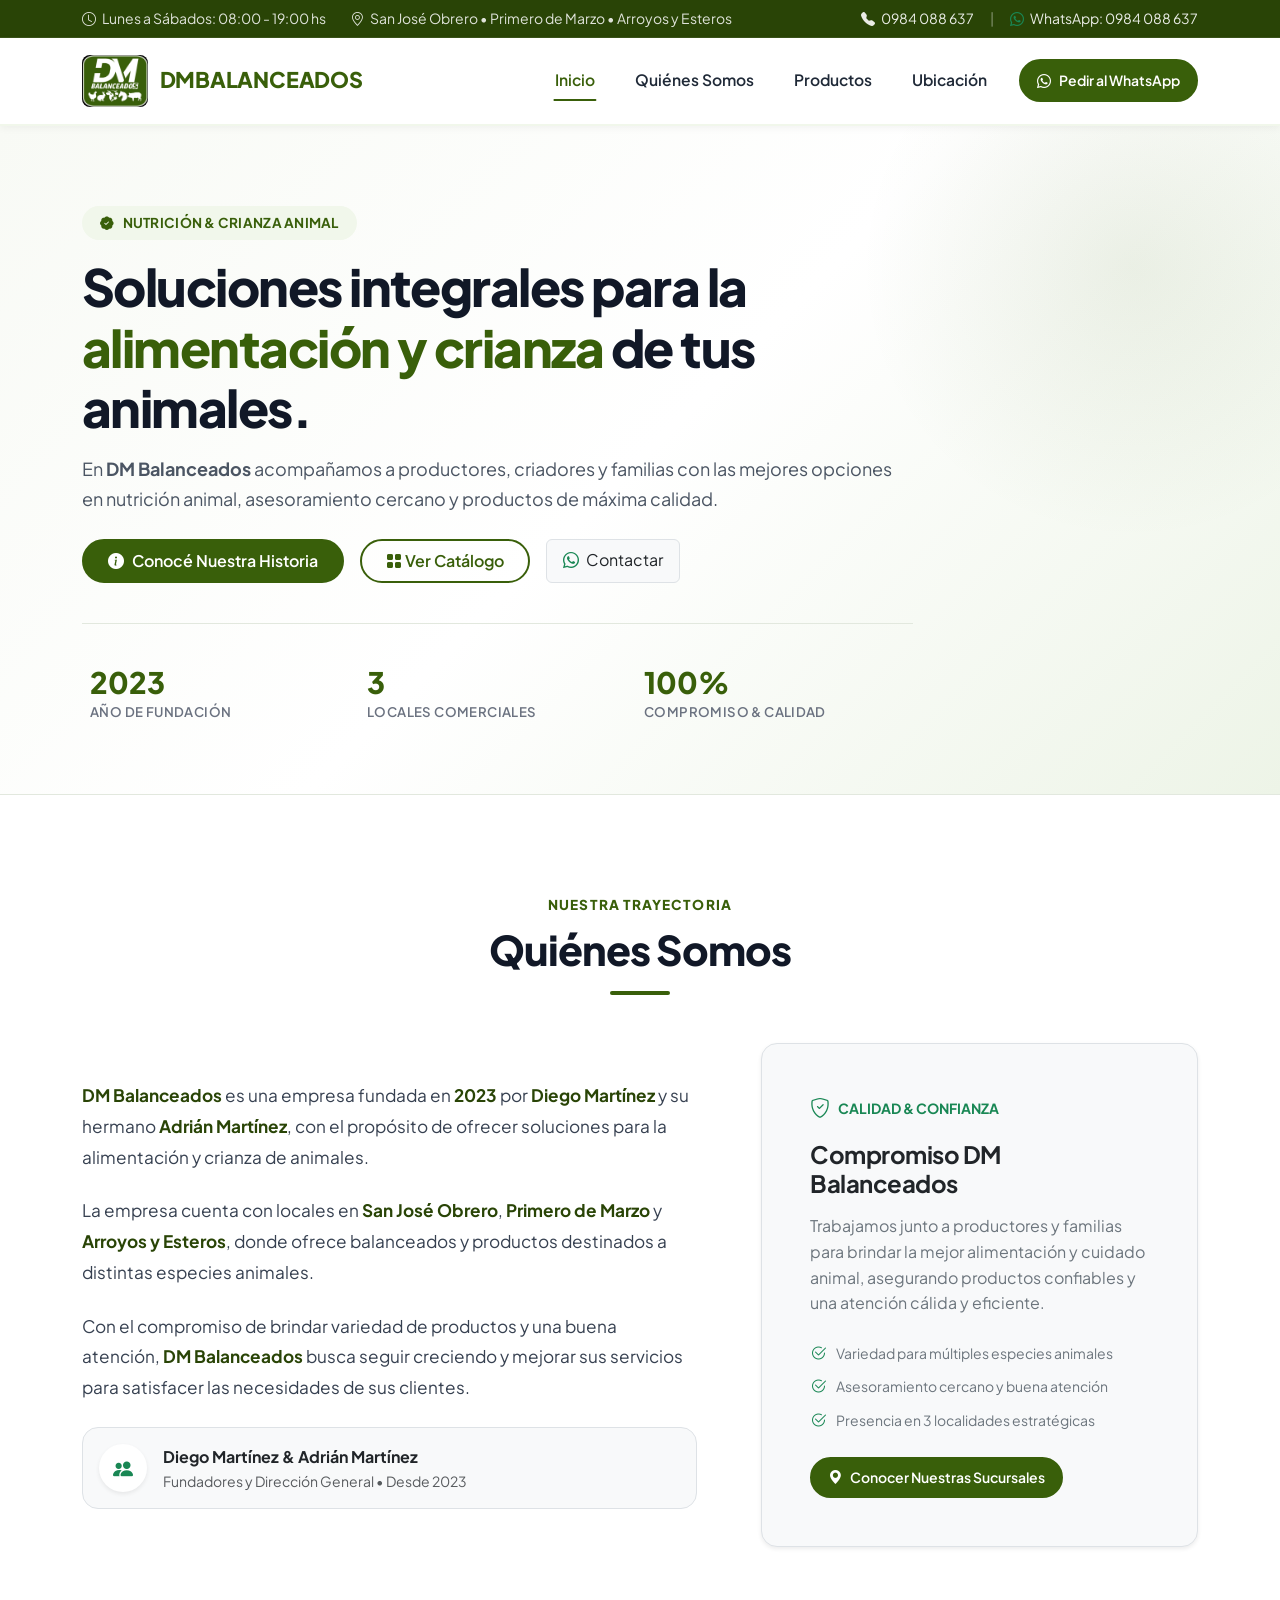
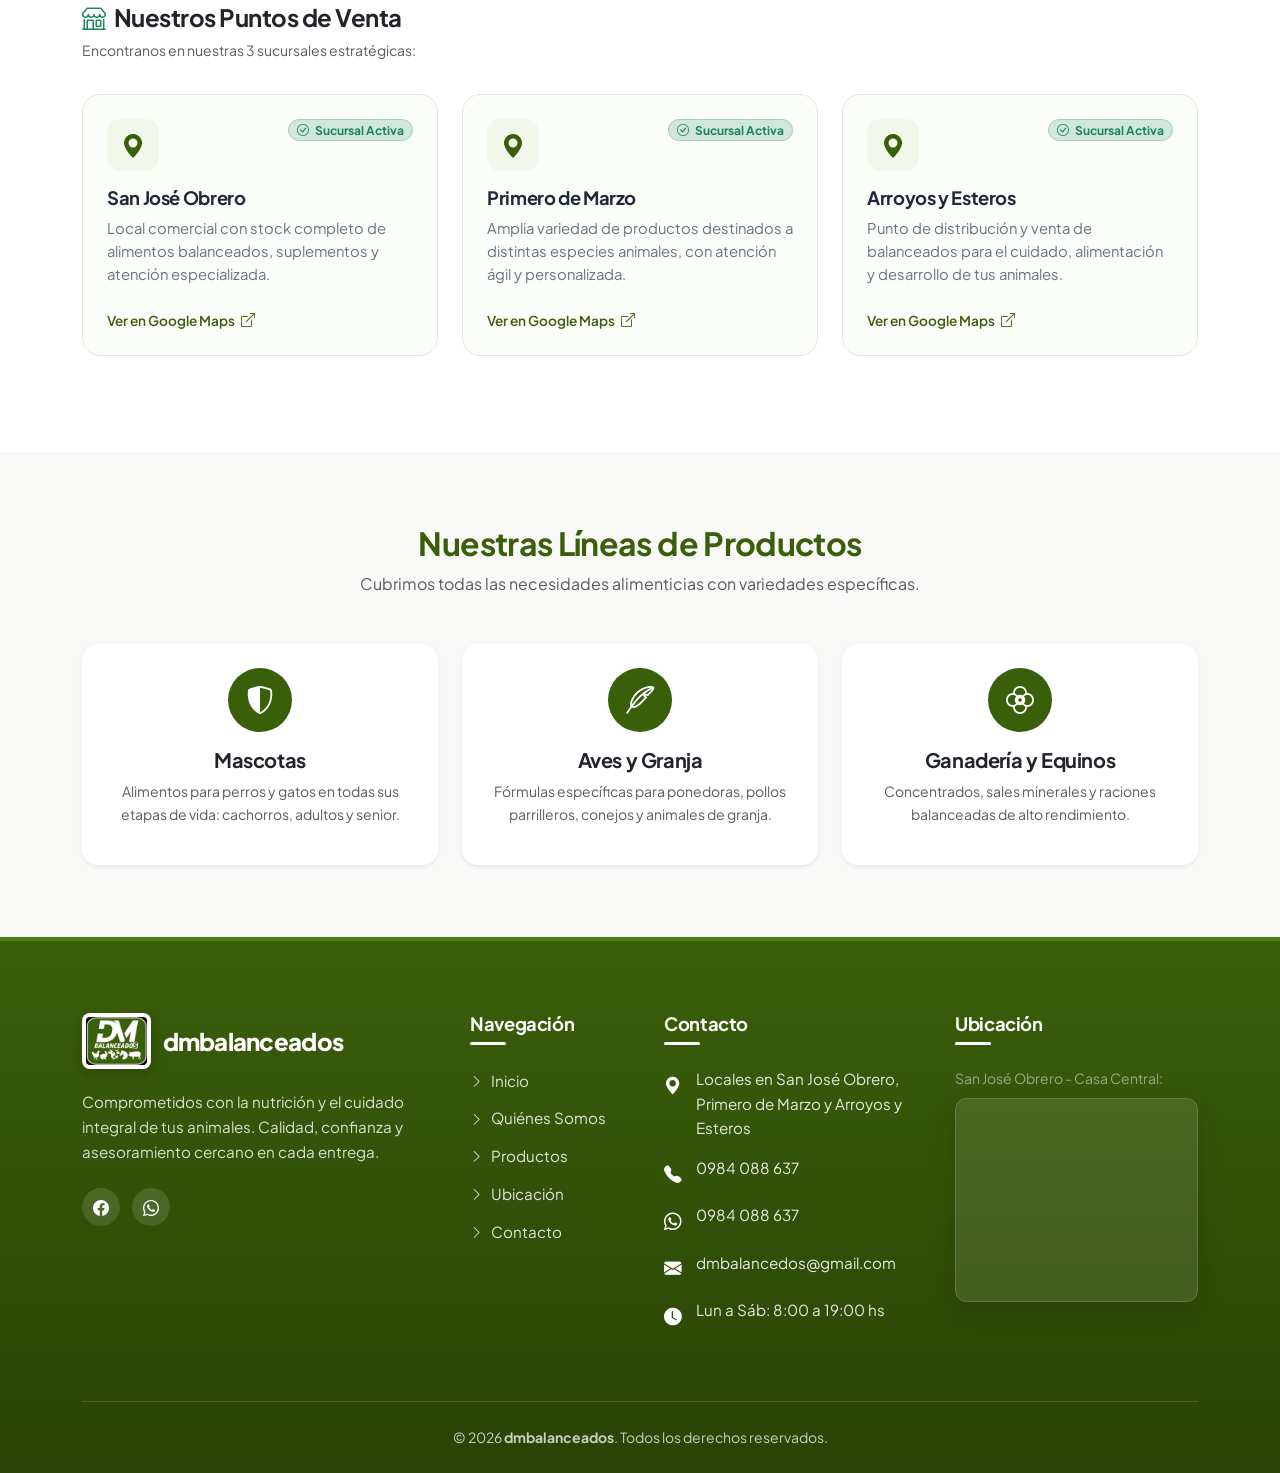
==== commit 367fba43: "Add files via upload" ====
--- a/index.html
+++ b/index.html
@@ -112,10 +112,10 @@
          ====================================================================== -->
     <section class="dm-hero" id="inicio">
       <div class="container position-relative" style="z-index: 2;">
-        <div class="row align-items-center g-5">
+        <div class="row align-items-center">
           
-          <!-- Columna Izquierda: Mensaje de Bienvenida y Acciones -->
-          <div class="col-lg-7">
+          <!-- Mensaje de Bienvenida y Acciones -->
+          <div class="col-lg-10 col-xl-9">
             <div class="dm-hero-subtitle mb-3">
               <i class="bi bi-patch-check-fill"></i> Nutrición & Crianza Animal
             </div>
@@ -157,16 +157,6 @@
             </div>
           </div>
 
-          <!-- Columna Derecha: Tarjeta Visual de Marca -->
-          <div class="col-lg-5">
-            <div class="dm-hero-card text-center">
-              <img src="img/logodm.jpeg" alt="DM Balanceados - Nutrición y Crianza" class="dm-hero-card-img img-fluid">
-              <div class="dm-floating-badge">
-                <i class="bi bi-shield-fill-check"></i> Calidad & Compromiso Garantizado
-              </div>
-            </div>
-          </div>
-
         </div>
       </div>
     </section>
@@ -253,56 +243,68 @@
 
           <!-- Local 1: San José Obrero -->
           <div class="col-md-4">
-            <div class="dm-feature-box">
-              <div class="dm-feature-icon">
-                <i class="bi bi-geo-alt-fill"></i>
+            <a href="https://maps.app.goo.gl/VQvQ1TM4NtziWtEN6" target="_blank" rel="noopener noreferrer" class="dm-feature-box text-decoration-none">
+              <div class="d-flex justify-content-between align-items-start mb-3">
+                <div class="dm-feature-icon mb-0">
+                  <i class="bi bi-geo-alt-fill"></i>
+                </div>
+                <span class="badge bg-success-subtle text-success border border-success-subtle px-2 py-1 rounded-pill small">
+                  <i class="bi bi-check-circle me-1"></i> Sucursal Activa
+                </span>
               </div>
               <h4 class="dm-feature-title">San José Obrero</h4>
               <p class="dm-feature-desc">
                 Local comercial con stock completo de alimentos balanceados, suplementos y atención especializada.
               </p>
-              <div class="mt-3">
+              <div class="dm-feature-action mt-auto pt-2">
+                <span>Ver en Google Maps</span>
+                <i class="bi bi-box-arrow-up-right"></i>
+              </div>
+            </a>
+          </div>
+
+          <!-- Local 2: Primero de Marzo -->
+          <div class="col-md-4">
+            <a href="https://maps.app.goo.gl/jB23EHsoYXMemDa96" target="_blank" rel="noopener noreferrer" class="dm-feature-box text-decoration-none">
+              <div class="d-flex justify-content-between align-items-start mb-3">
+                <div class="dm-feature-icon mb-0">
+                  <i class="bi bi-geo-alt-fill"></i>
+                </div>
                 <span class="badge bg-success-subtle text-success border border-success-subtle px-2 py-1 rounded-pill small">
                   <i class="bi bi-check-circle me-1"></i> Sucursal Activa
                 </span>
               </div>
-            </div>
-          </div>
-
-          <!-- Local 2: Primero de Marzo -->
-          <div class="col-md-4">
-            <div class="dm-feature-box">
-              <div class="dm-feature-icon">
-                <i class="bi bi-geo-alt-fill"></i>
-              </div>
               <h4 class="dm-feature-title">Primero de Marzo</h4>
               <p class="dm-feature-desc">
                 Amplia variedad de productos destinados a distintas especies animales, con atención ágil y personalizada.
               </p>
-              <div class="mt-3">
+              <div class="dm-feature-action mt-auto pt-2">
+                <span>Ver en Google Maps</span>
+                <i class="bi bi-box-arrow-up-right"></i>
+              </div>
+            </a>
+          </div>
+
+          <!-- Local 3: Arroyos y Esteros -->
+          <div class="col-md-4">
+            <a href="https://maps.app.goo.gl/CAYJqabkkzUij7mC6" target="_blank" rel="noopener noreferrer" class="dm-feature-box text-decoration-none">
+              <div class="d-flex justify-content-between align-items-start mb-3">
+                <div class="dm-feature-icon mb-0">
+                  <i class="bi bi-geo-alt-fill"></i>
+                </div>
                 <span class="badge bg-success-subtle text-success border border-success-subtle px-2 py-1 rounded-pill small">
                   <i class="bi bi-check-circle me-1"></i> Sucursal Activa
                 </span>
               </div>
-            </div>
-          </div>
-
-          <!-- Local 3: Arroyos y Esteros -->
-          <div class="col-md-4">
-            <div class="dm-feature-box">
-              <div class="dm-feature-icon">
-                <i class="bi bi-geo-alt-fill"></i>
-              </div>
               <h4 class="dm-feature-title">Arroyos y Esteros</h4>
               <p class="dm-feature-desc">
                 Punto de distribución y venta de balanceados para el cuidado, alimentación y desarrollo de tus animales.
               </p>
-              <div class="mt-3">
-                <span class="badge bg-success-subtle text-success border border-success-subtle px-2 py-1 rounded-pill small">
-                  <i class="bi bi-check-circle me-1"></i> Sucursal Activa
-                </span>
-              </div>
-            </div>
+              <div class="dm-feature-action mt-auto pt-2">
+                <span>Ver en Google Maps</span>
+                <i class="bi bi-box-arrow-up-right"></i>
+              </div>
+            </a>
           </div>
 
         </div>
@@ -367,10 +369,7 @@
             Comprometidos con la nutrición y el cuidado integral de tus animales. Calidad, confianza y asesoramiento cercano en cada entrega.
           </p>
           <div class="dm-social-links">
-            <a href="https://instagram.com" target="_blank" rel="noopener noreferrer" class="dm-social-btn" aria-label="Instagram">
-              <i class="bi bi-instagram"></i>
-            </a>
-            <a href="https://facebook.com" target="_blank" rel="noopener noreferrer" class="dm-social-btn" aria-label="Facebook">
+            <a href="https://www.facebook.com/share/1N8KYf6UJa/?mibextid=wwXIfr" target="_blank" rel="noopener noreferrer" class="dm-social-btn" aria-label="Facebook">
               <i class="bi bi-facebook"></i>
             </a>
             <a href="https://wa.me/595984088637" target="_blank" rel="noopener noreferrer" class="dm-social-btn" aria-label="WhatsApp">
@@ -409,7 +408,7 @@
             </li>
             <li>
               <i class="bi bi-envelope-fill"></i>
-              <a href="mailto:contacto@dmbalanceados.com">contacto@dmbalanceados.com</a>
+              <a href="mailto:dmbalancedos@gmail.com">dmbalancedos@gmail.com</a>
             </li>
             <li>
               <i class="bi bi-clock-fill"></i>
@@ -449,23 +448,6 @@
        SCRIPTS: Bootstrap 5.3 Bundle & Scripts Base
        ====================================================================== -->
   <script src="https://cdn.jsdelivr.net/npm/bootstrap@5.3.3/dist/js/bootstrap.bundle.min.js" integrity="sha384-YvpcrYf0tY3lHB60NNkmXc5s9fDVZLESaAA55NDzOxhy9GkcIdslK1eN7N6jIeHz" crossorigin="anonymous"></script>
-  
-  <script>
-    // Año dinámico en el footer
-    const currentYearElem = document.getElementById('currentYear');
-    if (currentYearElem) {
-      currentYearElem.textContent = new Date().getFullYear();
-    }
-
-    // Efecto sutil de sombra en el navbar al hacer scroll
-    window.addEventListener('scroll', function () {
-      const navbar = document.getElementById('mainNavbar');
-      if (window.scrollY > 30) {
-        navbar.classList.add('scrolled');
-      } else {
-        navbar.classList.remove('scrolled');
-      }
-    });
-  </script>
+  <script src="js/general.js"></script>
 </body>
 </html>
--- a/css/general.css
+++ b/css/general.css
@@ -38,6 +38,8 @@
 html {
   scroll-behavior: smooth;
   font-size: 16px;
+  overflow-x: clip;
+  max-width: 100%;
 }
 
 body {
@@ -48,10 +50,19 @@
   min-height: 100vh;
   display: flex;
   flex-direction: column;
+  overflow-x: clip;
+  max-width: 100%;
+  width: 100%;
+}
+
+img, picture, svg, video {
+  max-width: 100%;
+  height: auto;
 }
 
 main {
   flex: 1 0 auto;
+  width: 100%;
 }
 
 /* Tipografía */
@@ -91,8 +102,18 @@
 }
 
 /* --------------------------------------------------------------------------
-   4. Navbar / Header Principal
-   -------------------------------------------------------------------------- */
+   4. Navbar / Header Principal Sticky (Siempre Visible al Scroll)
+   -------------------------------------------------------------------------- */
+header.sticky-top {
+  position: -webkit-sticky;
+  position: sticky;
+  top: 0;
+  z-index: 1030;
+  background-color: var(--dm-white);
+  width: 100%;
+  transition: var(--dm-transition);
+}
+
 .dm-navbar {
   background-color: var(--dm-white);
   box-shadow: var(--dm-shadow-sm);
--- a/css/index.css
+++ b/css/index.css
@@ -60,53 +60,13 @@
   line-height: 1.7;
 }
 
-/* Tarjeta del logo / presentación en el Hero */
-.dm-hero-card {
-  background: #FFFFFF;
-  border: 1px solid var(--dm-border-color);
-  border-radius: 24px;
-  padding: 2.25rem;
-  box-shadow: 0 20px 40px rgba(57, 95, 10, 0.08);
-  position: relative;
-  transition: transform 0.3s ease, box-shadow 0.3s ease;
-}
-
-.dm-hero-card:hover {
-  transform: translateY(-5px);
-  box-shadow: 0 24px 48px rgba(57, 95, 10, 0.12);
-}
-
-.dm-hero-card-img {
-  max-height: 280px;
-  width: 100%;
-  object-fit: contain;
-  border-radius: 16px;
-}
-
-/* Insignia flotante sobre la tarjeta */
-.dm-floating-badge {
-  position: absolute;
-  bottom: -15px;
-  left: 50%;
-  transform: translateX(-50%);
-  background-color: var(--dm-primary);
-  color: #FFFFFF;
-  padding: 0.6rem 1.5rem;
-  border-radius: 50px;
-  font-weight: 700;
-  font-size: 0.85rem;
-  display: flex;
-  align-items: center;
-  gap: 0.5rem;
-  box-shadow: 0 8px 18px rgba(57, 95, 10, 0.35);
-  white-space: nowrap;
-}
-
 /* Métricas destacadas en el Hero */
 .dm-hero-stats {
   border-top: 1px solid var(--dm-border-color);
   margin-top: 2.5rem;
   padding-top: 1.75rem;
+  margin-left: 0;
+  margin-right: 0;
 }
 
 .dm-stat-number {
@@ -123,6 +83,8 @@
   text-transform: uppercase;
   letter-spacing: 0.03em;
   margin-top: 0.25rem;
+  word-break: break-word;
+  overflow-wrap: break-word;
 }
 
 /* --------------------------------------------------------------------------
@@ -132,6 +94,7 @@
   padding: 6rem 0;
   background-color: #FFFFFF;
   position: relative;
+  overflow: hidden;
 }
 
 .dm-section-badge {
@@ -165,21 +128,28 @@
   font-weight: 700;
 }
 
-/* Tarjetas de sucursales e infraestructura */
+/* Tarjetas de sucursales / Puntos de Venta (Clickeables a Google Maps) */
 .dm-feature-box {
   background-color: #FBFDF9;
   border: 1px solid var(--dm-border-color);
   border-radius: 18px;
   padding: 1.5rem;
-  transition: all 0.3s ease;
+  transition: transform 0.25s cubic-bezier(0.16, 1, 0.3, 1), 
+              box-shadow 0.25s cubic-bezier(0.16, 1, 0.3, 1), 
+              border-color 0.25s ease, 
+              background-color 0.25s ease;
   height: 100%;
+  cursor: pointer;
+  display: flex;
+  flex-direction: column;
+  position: relative;
 }
 
 .dm-feature-box:hover {
   background-color: #FFFFFF;
-  border-color: var(--dm-primary-light);
-  transform: translateY(-4px);
-  box-shadow: 0 12px 24px rgba(57, 95, 10, 0.08);
+  border-color: var(--dm-primary);
+  transform: translateY(-5px);
+  box-shadow: 0 14px 28px rgba(57, 95, 10, 0.12);
 }
 
 .dm-feature-icon {
@@ -206,13 +176,35 @@
   font-weight: 700;
   color: #1F2937;
   margin-bottom: 0.5rem;
+  transition: color 0.2s ease;
+}
+
+.dm-feature-box:hover .dm-feature-title {
+  color: var(--dm-primary);
 }
 
 .dm-feature-desc {
   font-size: 0.925rem;
   color: #6B7280;
   line-height: 1.55;
-  margin-bottom: 0;
+  margin-bottom: 1rem;
+  flex-grow: 1;
+}
+
+/* Indicador de acción para abrir en Google Maps */
+.dm-feature-action {
+  font-size: 0.85rem;
+  font-weight: 600;
+  color: var(--dm-primary);
+  display: inline-flex;
+  align-items: center;
+  gap: 0.4rem;
+  transition: gap 0.2s ease, color 0.2s ease;
+}
+
+.dm-feature-box:hover .dm-feature-action {
+  gap: 0.65rem;
+  color: var(--dm-primary-dark);
 }
 
 /* Badges de las 3 localidades */
@@ -259,13 +251,6 @@
   .dm-hero-stats {
     margin-top: 2rem;
   }
-
-  .dm-floating-badge {
-    position: static;
-    transform: none;
-    margin-top: 1.25rem;
-    display: inline-flex;
-  }
 }
 
 @media (max-width: 575.98px) {
@@ -276,4 +261,17 @@
   .dm-about-text {
     font-size: 1rem;
   }
-}
+
+  .dm-stat-number {
+    font-size: 1.4rem;
+  }
+
+  .dm-stat-label {
+    font-size: 0.7rem;
+    letter-spacing: 0;
+  }
+
+  .dm-hero .btn {
+    max-width: 100%;
+  }
+}
